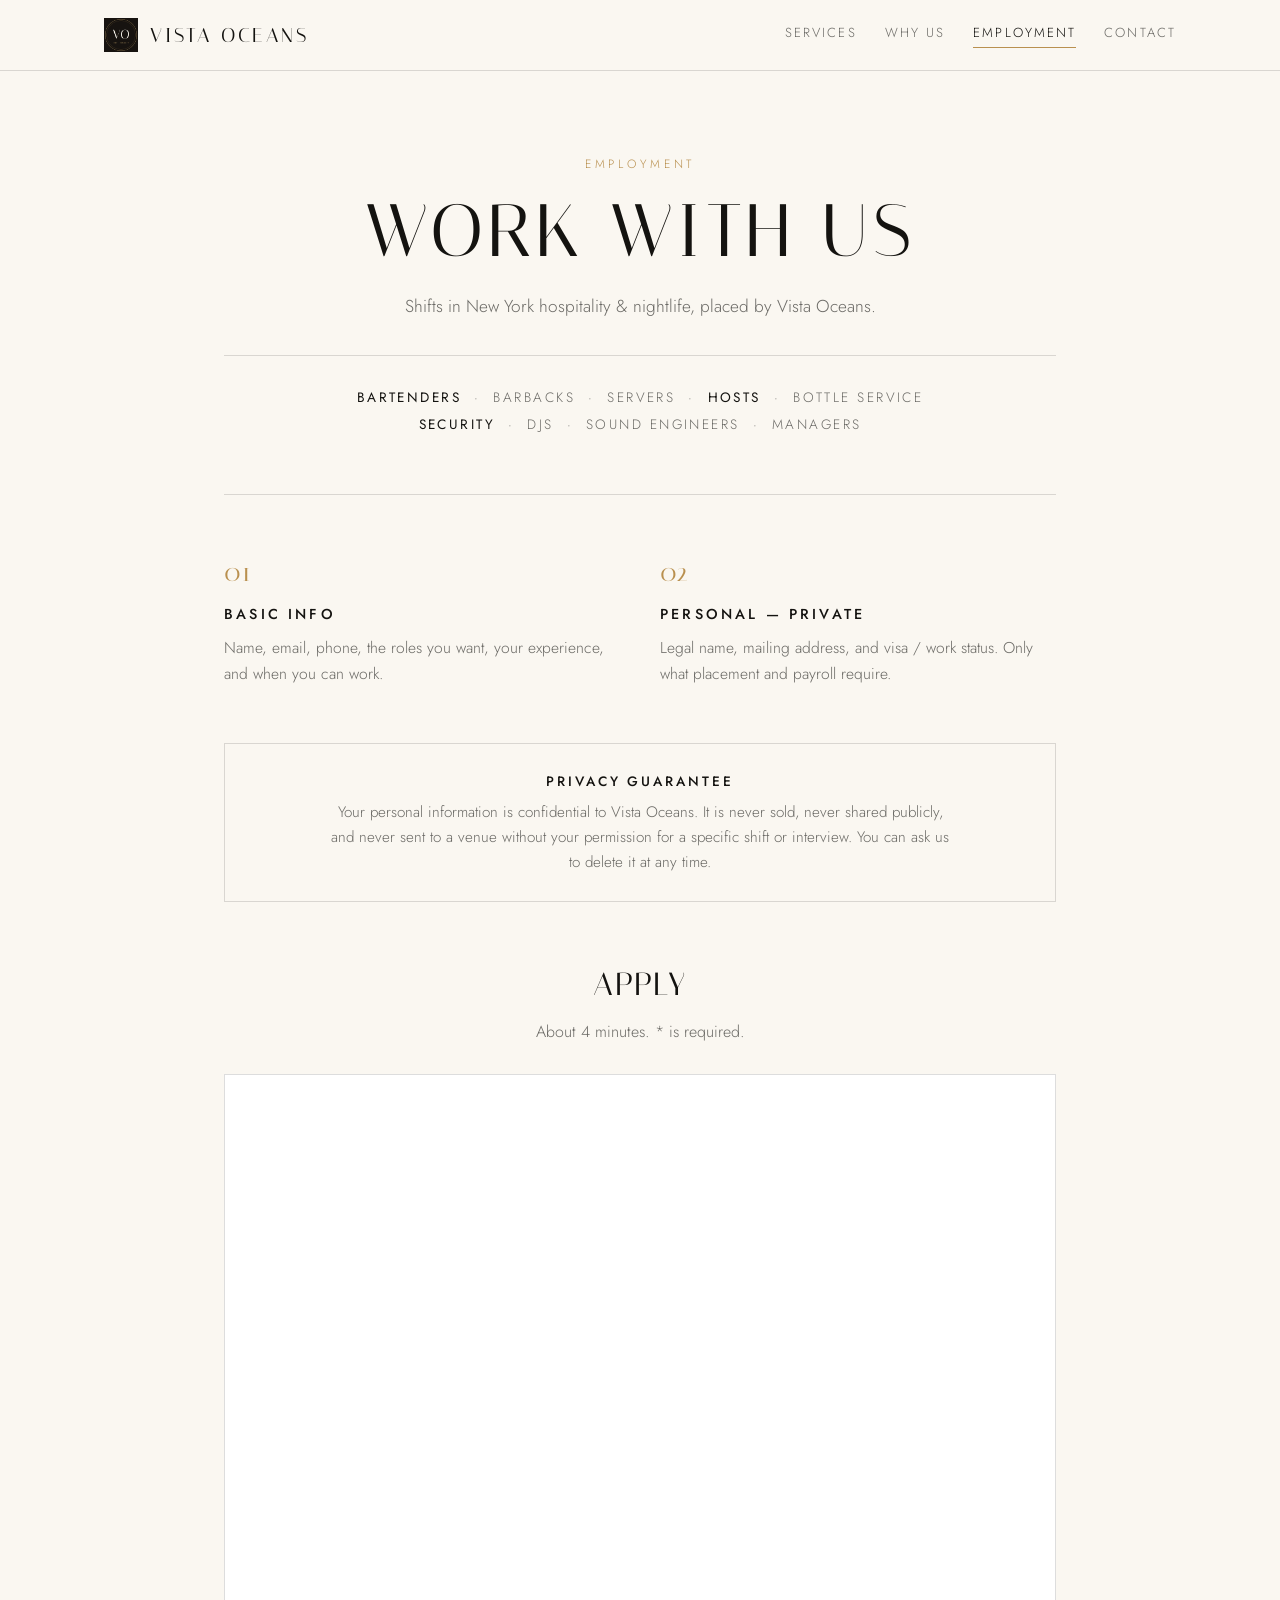
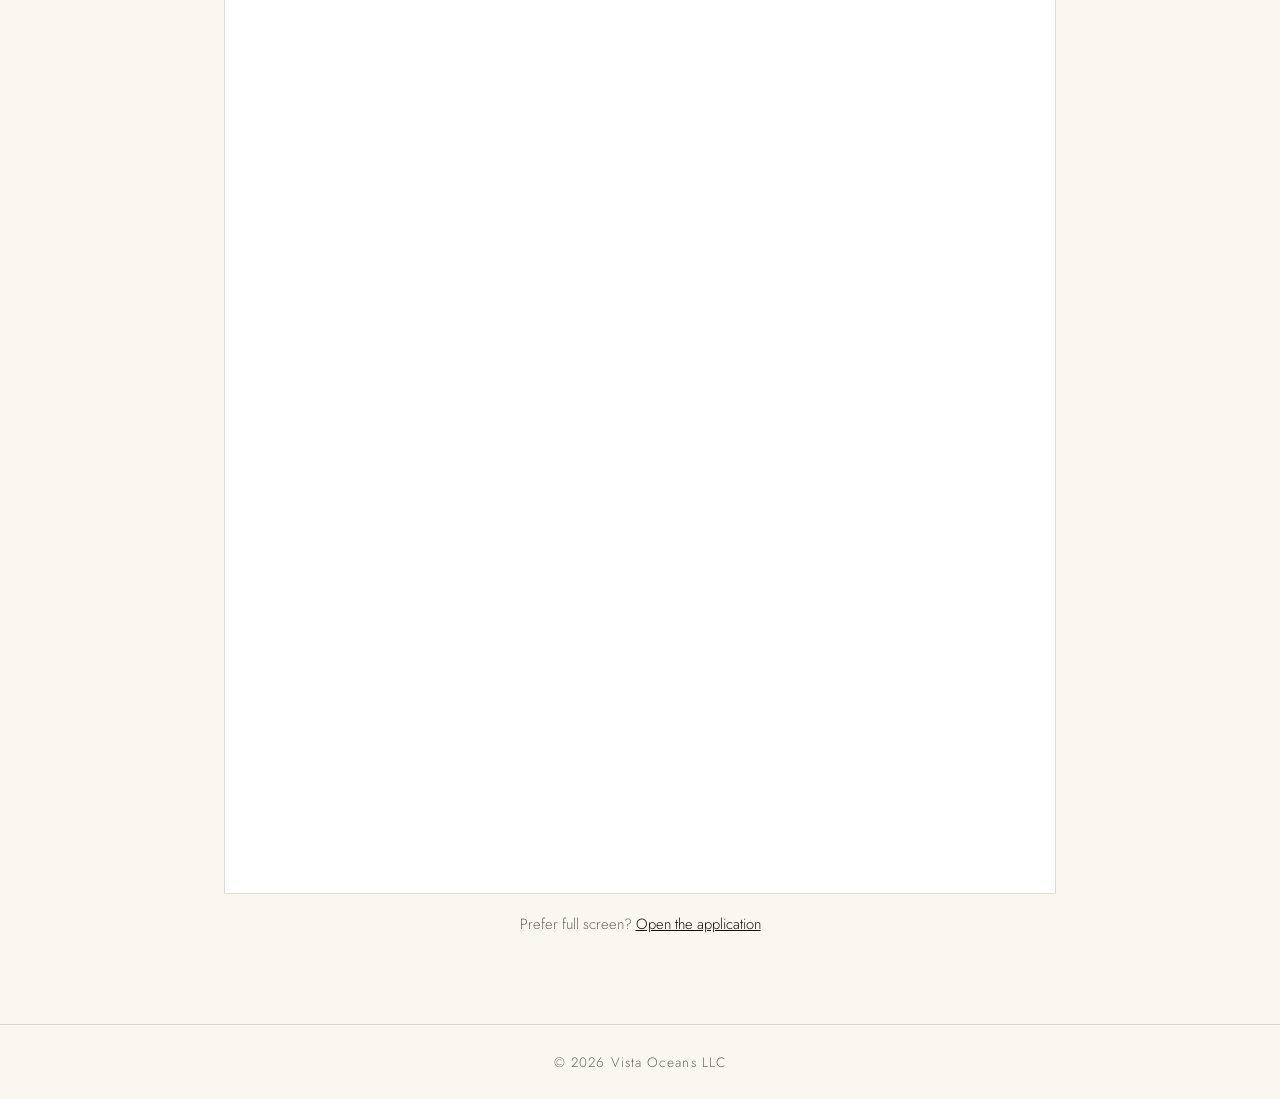
==== employment.html @ ca71c9f4 "Employment: own super-clean page at /employment.html, tab at top points there; jobs.html redirects" ====
<!DOCTYPE html>
<html lang="en">
<head>
<meta charset="UTF-8" />
<meta name="viewport" content="width=device-width, initial-scale=1.0" />
<title>Employment — Vista Oceans</title>
<meta name="description" content="Shifts for bartenders, security, hosts and hospitality staff in New York. Apply to Vista Oceans." />
<link rel="icon" type="image/svg+xml" href="assets/favicon.svg" />
<link rel="icon" type="image/png" sizes="256x256" href="assets/favicon.png" />
<link rel="preconnect" href="https://fonts.googleapis.com" />
<link rel="preconnect" href="https://fonts.gstatic.com" crossorigin />
<link href="https://fonts.googleapis.com/css2?family=Italiana&family=Jost:wght@300;400;500&display=swap" rel="stylesheet" />
<style>
  :root{ --ink:#141310; --cream:#faf7f1; --gold:#b9904f; --line:rgba(20,19,16,.14); --muted:rgba(20,19,16,.62); }
  *{margin:0;padding:0;box-sizing:border-box}
  body{background:var(--cream);color:var(--ink);font-family:'Jost',sans-serif;font-weight:300;line-height:1.65;-webkit-font-smoothing:antialiased}
  a{color:inherit}
  .wrap{max-width:880px;margin:0 auto;padding:0 24px}
  header{border-bottom:1px solid var(--line)}
  .bar{max-width:1120px;margin:0 auto;padding:18px 24px;display:flex;align-items:center;justify-content:space-between;gap:16px}
  .brand{display:flex;align-items:center;gap:12px;text-decoration:none}
  .brand img{width:34px;height:34px}
  .brand span{font-family:'Italiana',serif;font-size:1.25rem;letter-spacing:.14em;text-transform:uppercase}
  nav{display:flex;gap:28px;font-size:.82rem;letter-spacing:.16em;text-transform:uppercase}
  nav a{text-decoration:none;color:var(--muted)}
  nav a[aria-current]{color:var(--ink);border-bottom:1px solid var(--gold);padding-bottom:3px}
  @media(max-width:760px){nav a:not([aria-current]){display:none}}
  .hero{padding:84px 0 56px;text-align:center}
  .eyebrow{font-size:.75rem;letter-spacing:.32em;text-transform:uppercase;color:var(--gold);margin-bottom:18px}
  h1{font-family:'Italiana',serif;font-weight:400;font-size:clamp(2.8rem,7vw,4.6rem);letter-spacing:.06em;text-transform:uppercase;line-height:1.05}
  .sub{max-width:520px;margin:22px auto 0;color:var(--muted);font-size:1.08rem}
  .roles{margin-top:34px;padding-top:28px;border-top:1px solid var(--line);font-size:.85rem;letter-spacing:.18em;text-transform:uppercase;color:var(--muted);line-height:2}
  .roles b{color:var(--ink);font-weight:400}
  .steps{display:grid;grid-template-columns:1fr 1fr;gap:40px;padding:56px 0;border-top:1px solid var(--line)}
  @media(max-width:640px){.steps{grid-template-columns:1fr}}
  .step .n{font-family:'Italiana',serif;font-size:1.6rem;color:var(--gold)}
  .step h2{font-size:.9rem;letter-spacing:.22em;text-transform:uppercase;font-weight:500;margin:10px 0 8px}
  .step p{color:var(--muted);font-size:.98rem}
  .privacy{border:1px solid var(--line);padding:26px 30px;margin-bottom:56px;text-align:center}
  .privacy h2{font-size:.85rem;letter-spacing:.22em;text-transform:uppercase;font-weight:500;margin-bottom:8px}
  .privacy p{color:var(--muted);font-size:.95rem;max-width:620px;margin:0 auto}
  .apply{padding:0 0 24px}
  .apply-head{text-align:center;margin-bottom:28px}
  .apply-head h2{font-family:'Italiana',serif;font-weight:400;font-size:2rem;letter-spacing:.06em;text-transform:uppercase}
  .apply-head p{color:var(--muted);margin-top:8px}
  iframe{width:100%;height:1420px;border:1px solid var(--line);background:#fff;display:block}
  @media(max-width:640px){iframe{height:1600px}}
  .alt{text-align:center;color:var(--muted);font-size:.92rem;padding:18px 0 64px}
  .alt a{color:var(--ink)}
  footer{border-top:1px solid var(--line);padding:26px 24px;text-align:center;color:var(--muted);font-size:.85rem;letter-spacing:.08em}
</style>
</head>
<body>

<header>
  <div class="bar">
    <a class="brand" href="index.html"><img src="assets/seal-ink.png" alt="" /><span>Vista Oceans</span></a>
    <nav aria-label="Primary">
      <a href="index.html#services">Services</a>
      <a href="index.html#why">Why Us</a>
      <a href="employment.html" aria-current="page">Employment</a>
      <a href="index.html#contact">Contact</a>
    </nav>
  </div>
</header>

<main class="wrap">

  <section class="hero">
    <p class="eyebrow">Employment</p>
    <h1>Work With Us</h1>
    <p class="sub">Shifts in New York hospitality &amp; nightlife, placed by Vista Oceans.</p>
    <p class="roles"><b>Bartenders</b> &nbsp;·&nbsp; Barbacks &nbsp;·&nbsp; Servers &nbsp;·&nbsp; <b>Hosts</b> &nbsp;·&nbsp; Bottle Service<br /><b>Security</b> &nbsp;·&nbsp; DJs &nbsp;·&nbsp; Sound Engineers &nbsp;·&nbsp; Managers</p>
  </section>

  <section class="steps">
    <div class="step">
      <p class="n">01</p>
      <h2>Basic Info</h2>
      <p>Name, email, phone, the roles you want, your experience, and when you can work.</p>
    </div>
    <div class="step">
      <p class="n">02</p>
      <h2>Personal — Private</h2>
      <p>Legal name, mailing address, and visa / work status. Only what placement and payroll require.</p>
    </div>
  </section>

  <section class="privacy">
    <h2>Privacy Guarantee</h2>
    <p>Your personal information is confidential to Vista Oceans. It is never sold, never shared publicly, and never sent to a venue without your permission for a specific shift or interview. You can ask us to delete it at any time.</p>
  </section>

  <section class="apply" id="apply">
    <div class="apply-head">
      <h2>Apply</h2>
      <p>About 4 minutes. * is required.</p>
    </div>
    <iframe src="https://docs.google.com/forms/d/e/1FAIpQLSfiGIHnvHqe6DPFzuQBHC0dY_bYTLwJkvIS-0JCWkqjCcC4wQ/viewform?embedded=true" title="Vista Oceans — Shift Application" loading="lazy">Loading…</iframe>
    <p class="alt">Prefer full screen? <a href="https://docs.google.com/forms/d/e/1FAIpQLSfiGIHnvHqe6DPFzuQBHC0dY_bYTLwJkvIS-0JCWkqjCcC4wQ/viewform" target="_blank" rel="noopener">Open the application</a></p>
  </section>

</main>

<footer>© 2026 Vista Oceans LLC</footer>

</body>
</html>
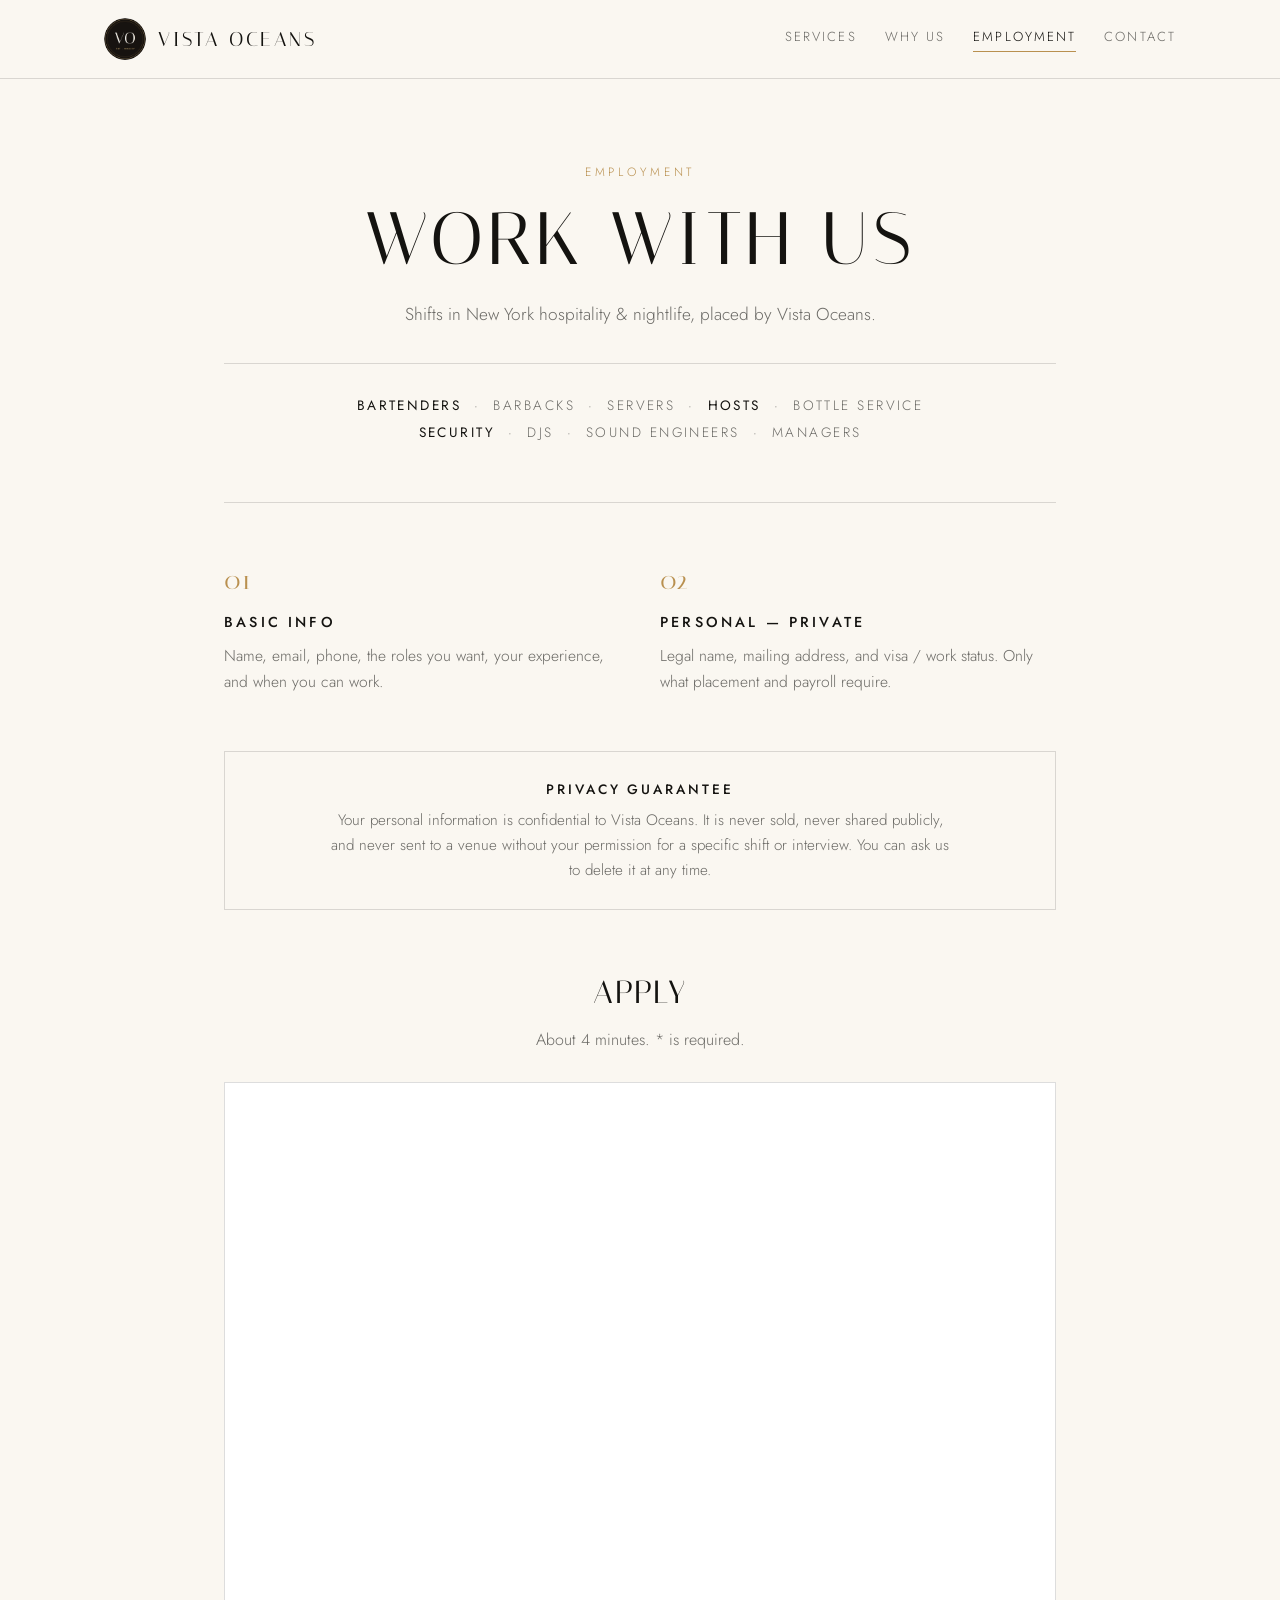
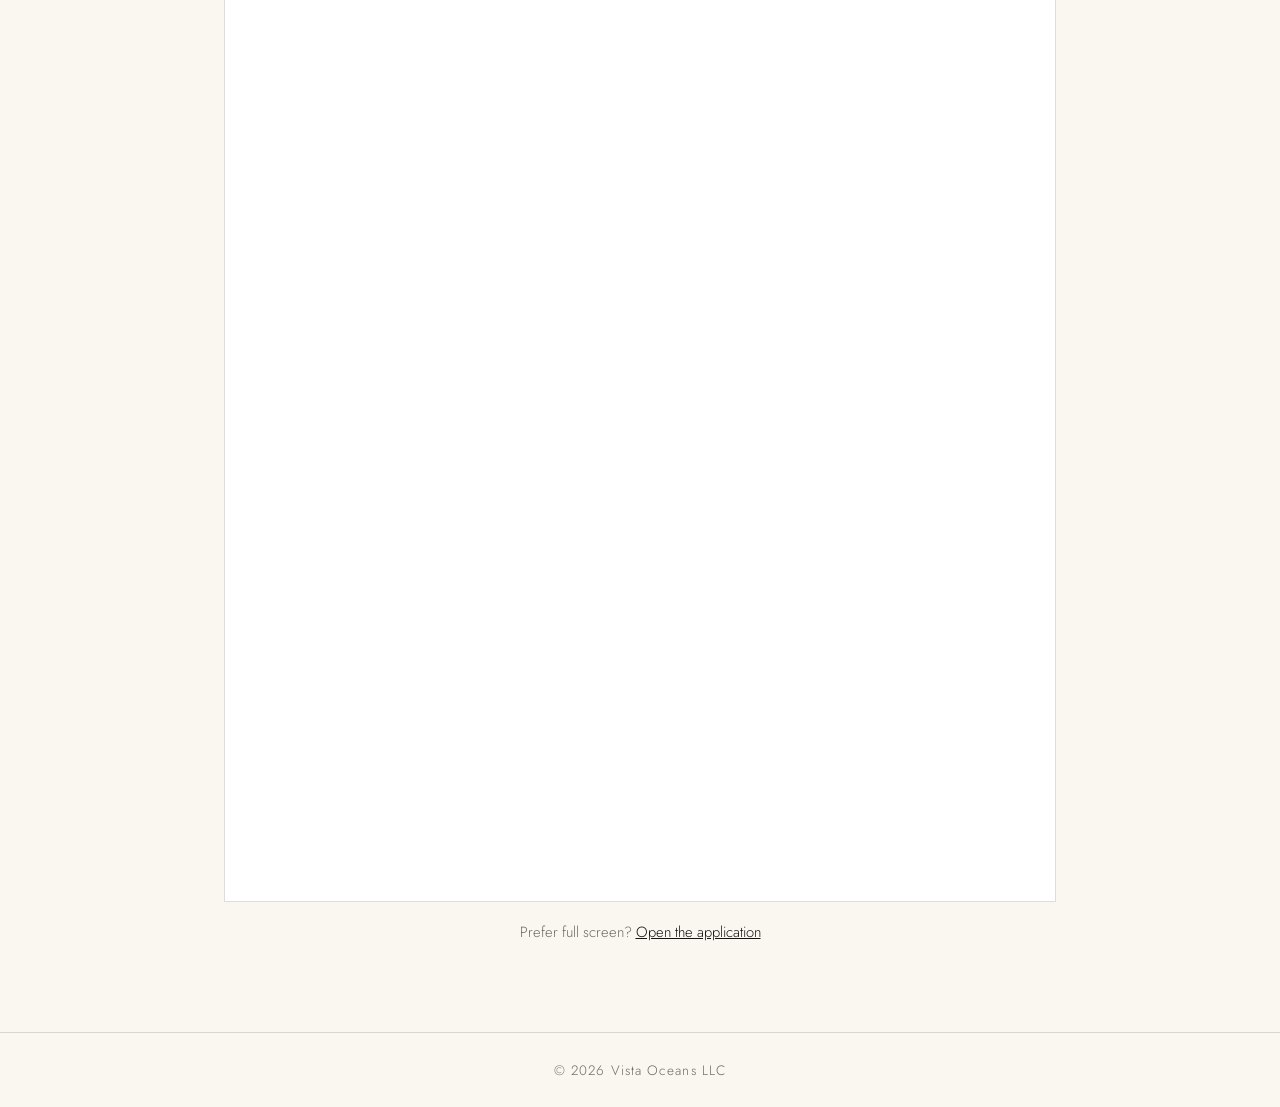
==== commit 5a9000a0: "Fix Employment page logo: use round VO seal, circular crop (was square seal-ink box)" ====
--- a/employment.html
+++ b/employment.html
@@ -19,7 +19,7 @@
   header{border-bottom:1px solid var(--line)}
   .bar{max-width:1120px;margin:0 auto;padding:18px 24px;display:flex;align-items:center;justify-content:space-between;gap:16px}
   .brand{display:flex;align-items:center;gap:12px;text-decoration:none}
-  .brand img{width:34px;height:34px}
+  .brand img{width:42px;height:42px;border-radius:50%;object-fit:cover;display:block}
   .brand span{font-family:'Italiana',serif;font-size:1.25rem;letter-spacing:.14em;text-transform:uppercase}
   nav{display:flex;gap:28px;font-size:.82rem;letter-spacing:.16em;text-transform:uppercase}
   nav a{text-decoration:none;color:var(--muted)}
@@ -54,7 +54,7 @@
 
 <header>
   <div class="bar">
-    <a class="brand" href="index.html"><img src="assets/seal-ink.png" alt="" /><span>Vista Oceans</span></a>
+    <a class="brand" href="index.html"><img src="assets/seal-round.png" alt="Vista Oceans seal" /><span>Vista Oceans</span></a>
     <nav aria-label="Primary">
       <a href="index.html#services">Services</a>
       <a href="index.html#why">Why Us</a>
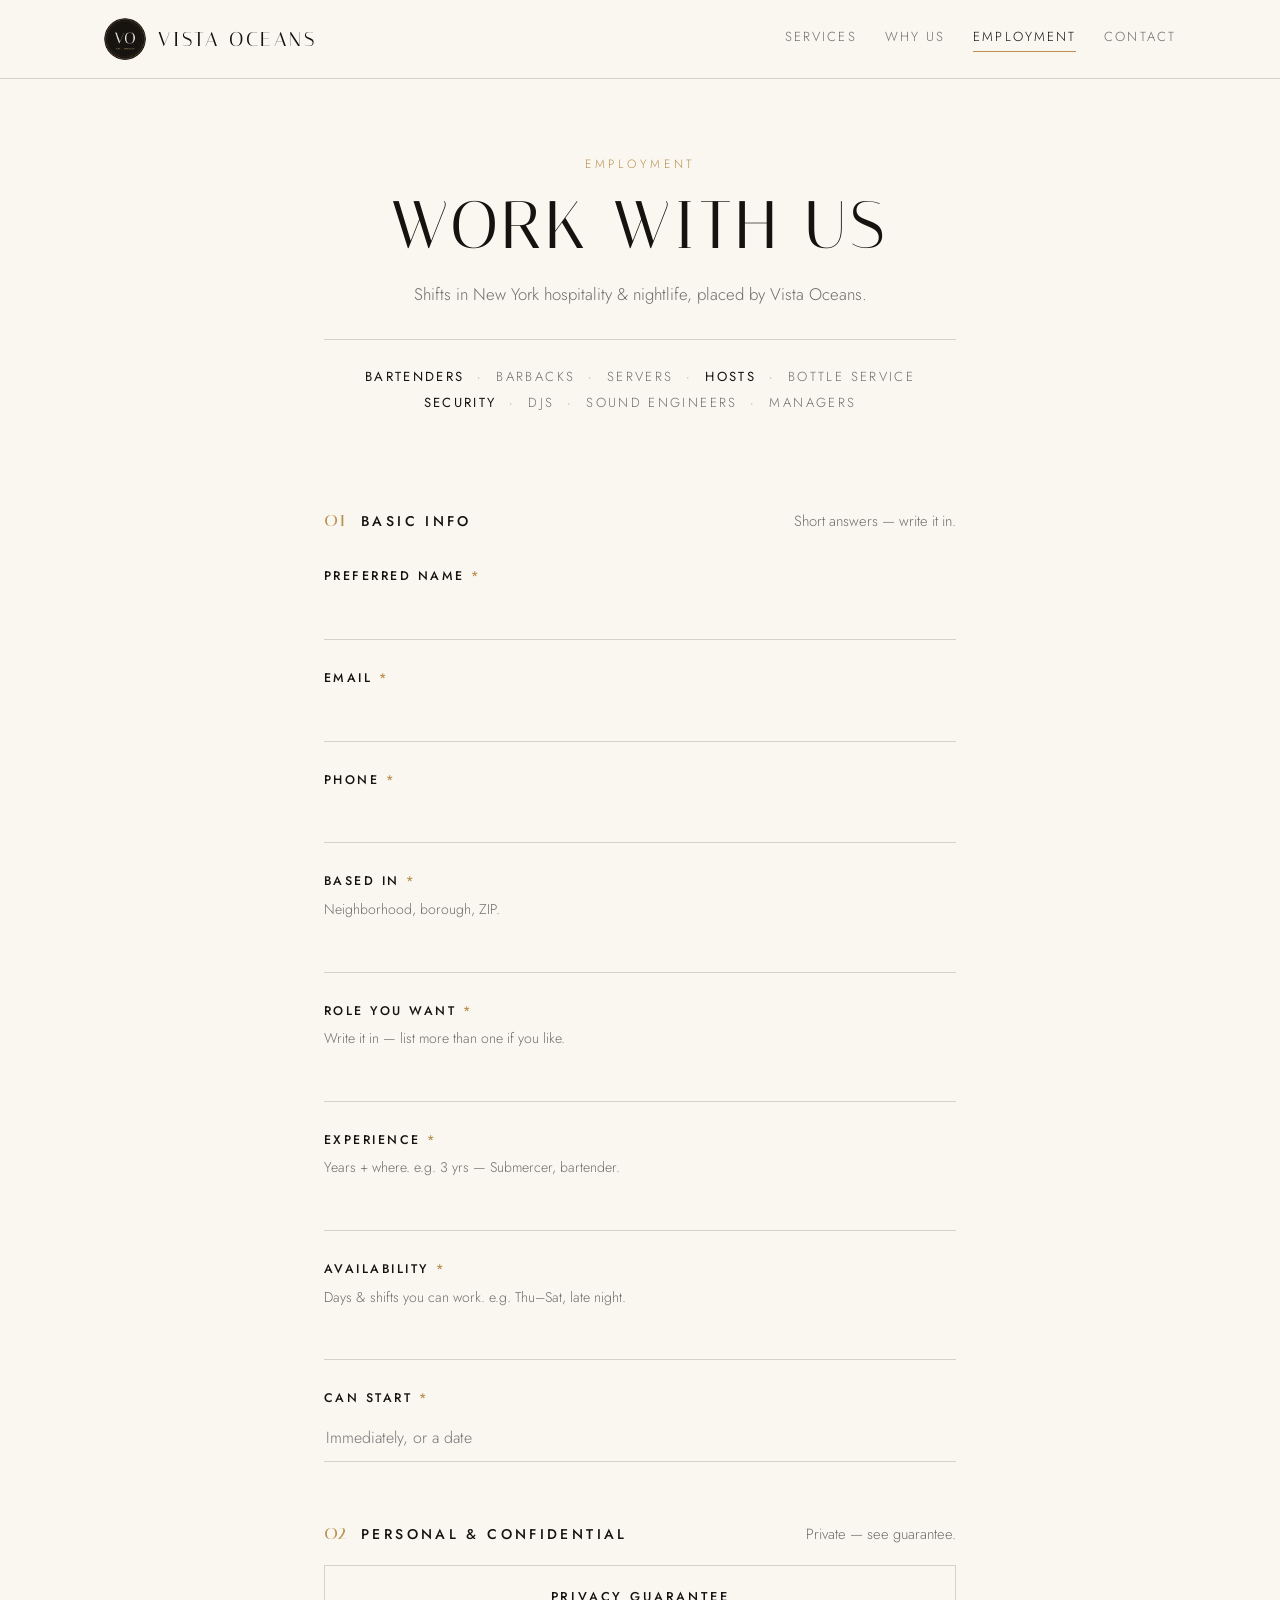
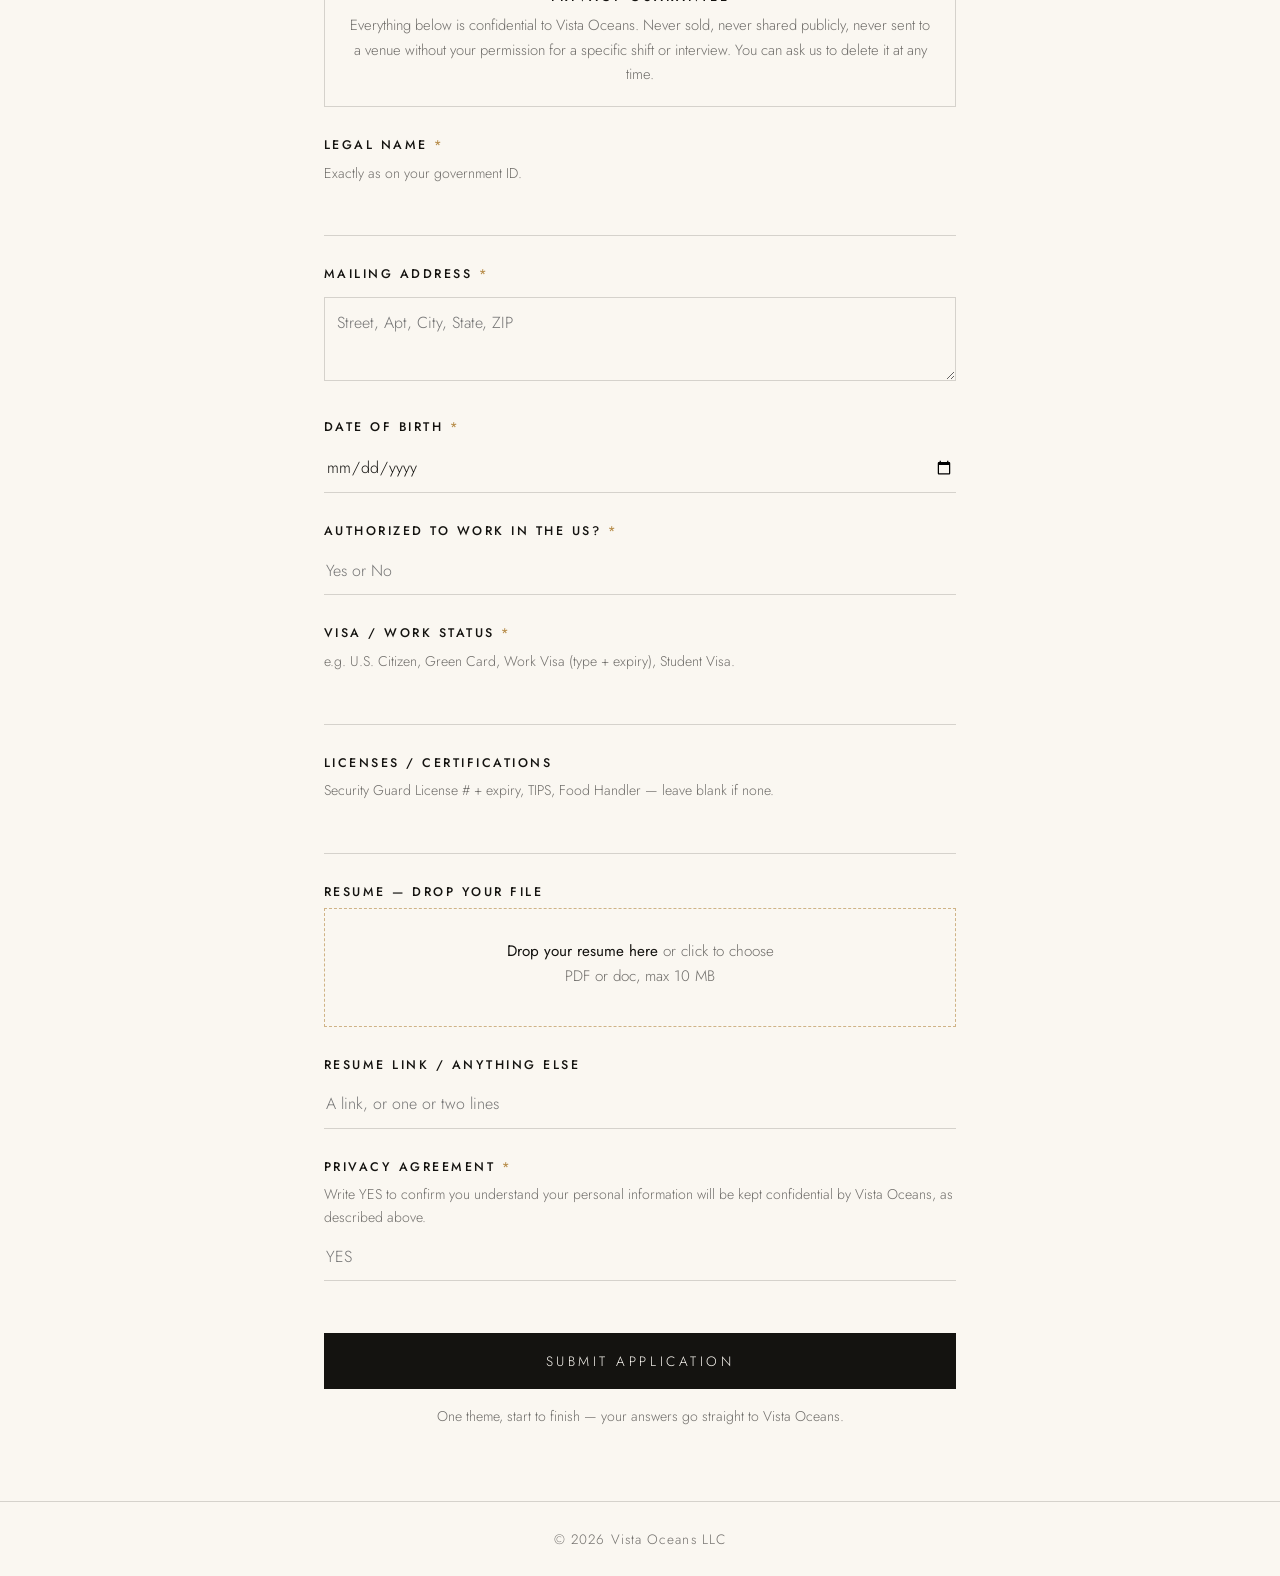
==== commit d8dd9f1d: "Employment page: native Vista Oceans form (one theme, stacked write-ins, resume drop) posting to Goo" ====
--- a/employment.html
+++ b/employment.html
@@ -11,11 +11,11 @@
 <link rel="preconnect" href="https://fonts.gstatic.com" crossorigin />
 <link href="https://fonts.googleapis.com/css2?family=Italiana&family=Jost:wght@300;400;500&display=swap" rel="stylesheet" />
 <style>
-  :root{ --ink:#141310; --cream:#faf7f1; --gold:#b9904f; --line:rgba(20,19,16,.14); --muted:rgba(20,19,16,.62); }
+  :root{ --ink:#141310; --cream:#faf7f1; --gold:#b9904f; --line:rgba(20,19,16,.16); --muted:rgba(20,19,16,.60); }
   *{margin:0;padding:0;box-sizing:border-box}
   body{background:var(--cream);color:var(--ink);font-family:'Jost',sans-serif;font-weight:300;line-height:1.65;-webkit-font-smoothing:antialiased}
   a{color:inherit}
-  .wrap{max-width:880px;margin:0 auto;padding:0 24px}
+  .wrap{max-width:680px;margin:0 auto;padding:0 24px}
   header{border-bottom:1px solid var(--line)}
   .bar{max-width:1120px;margin:0 auto;padding:18px 24px;display:flex;align-items:center;justify-content:space-between;gap:16px}
   .brand{display:flex;align-items:center;gap:12px;text-decoration:none}
@@ -25,28 +25,39 @@
   nav a{text-decoration:none;color:var(--muted)}
   nav a[aria-current]{color:var(--ink);border-bottom:1px solid var(--gold);padding-bottom:3px}
   @media(max-width:760px){nav a:not([aria-current]){display:none}}
-  .hero{padding:84px 0 56px;text-align:center}
-  .eyebrow{font-size:.75rem;letter-spacing:.32em;text-transform:uppercase;color:var(--gold);margin-bottom:18px}
-  h1{font-family:'Italiana',serif;font-weight:400;font-size:clamp(2.8rem,7vw,4.6rem);letter-spacing:.06em;text-transform:uppercase;line-height:1.05}
-  .sub{max-width:520px;margin:22px auto 0;color:var(--muted);font-size:1.08rem}
-  .roles{margin-top:34px;padding-top:28px;border-top:1px solid var(--line);font-size:.85rem;letter-spacing:.18em;text-transform:uppercase;color:var(--muted);line-height:2}
+  .hero{padding:76px 0 8px;text-align:center}
+  .eyebrow{font-size:.75rem;letter-spacing:.32em;text-transform:uppercase;color:var(--gold);margin-bottom:16px}
+  h1{font-family:'Italiana',serif;font-weight:400;font-size:clamp(2.6rem,7vw,4.2rem);letter-spacing:.06em;text-transform:uppercase;line-height:1.05}
+  .sub{max-width:480px;margin:20px auto 0;color:var(--muted);font-size:1.05rem}
+  .roles{margin-top:30px;padding-top:24px;border-top:1px solid var(--line);font-size:.82rem;letter-spacing:.18em;text-transform:uppercase;color:var(--muted);line-height:2}
   .roles b{color:var(--ink);font-weight:400}
-  .steps{display:grid;grid-template-columns:1fr 1fr;gap:40px;padding:56px 0;border-top:1px solid var(--line)}
-  @media(max-width:640px){.steps{grid-template-columns:1fr}}
-  .step .n{font-family:'Italiana',serif;font-size:1.6rem;color:var(--gold)}
-  .step h2{font-size:.9rem;letter-spacing:.22em;text-transform:uppercase;font-weight:500;margin:10px 0 8px}
-  .step p{color:var(--muted);font-size:.98rem}
-  .privacy{border:1px solid var(--line);padding:26px 30px;margin-bottom:56px;text-align:center}
-  .privacy h2{font-size:.85rem;letter-spacing:.22em;text-transform:uppercase;font-weight:500;margin-bottom:8px}
-  .privacy p{color:var(--muted);font-size:.95rem;max-width:620px;margin:0 auto}
-  .apply{padding:0 0 24px}
-  .apply-head{text-align:center;margin-bottom:28px}
-  .apply-head h2{font-family:'Italiana',serif;font-weight:400;font-size:2rem;letter-spacing:.06em;text-transform:uppercase}
-  .apply-head p{color:var(--muted);margin-top:8px}
-  iframe{width:100%;height:1420px;border:1px solid var(--line);background:#fff;display:block}
-  @media(max-width:640px){iframe{height:1600px}}
-  .alt{text-align:center;color:var(--muted);font-size:.92rem;padding:18px 0 64px}
-  .alt a{color:var(--ink)}
+  form{padding:24px 0 8px}
+  .sec{display:flex;align-items:baseline;gap:14px;margin:52px 0 6px}
+  .sec .n{font-family:'Italiana',serif;font-size:1.4rem;color:var(--gold)}
+  .sec h2{font-size:.88rem;letter-spacing:.24em;text-transform:uppercase;font-weight:500}
+  .sec p{color:var(--muted);font-size:.92rem;margin-left:auto;text-align:right}
+  @media(max-width:560px){.sec p{display:none}}
+  .privacy{border:1px solid var(--line);padding:20px 24px;margin:14px 0 4px;text-align:center}
+  .privacy h3{font-size:.8rem;letter-spacing:.22em;text-transform:uppercase;font-weight:500;margin-bottom:6px}
+  .privacy p{color:var(--muted);font-size:.92rem}
+  .field{margin-top:28px}
+  label{display:block;font-size:.78rem;letter-spacing:.20em;text-transform:uppercase;font-weight:500;margin-bottom:6px}
+  label i{color:var(--gold);font-style:normal}
+  .hint{font-size:.88rem;color:var(--muted);margin-bottom:4px}
+  input[type=text],input[type=email],input[type=tel],input[type=date],textarea{width:100%;background:transparent;border:0;border-bottom:1px solid var(--line);padding:10px 2px;font:inherit;font-weight:300;color:var(--ink);border-radius:0;outline:none;transition:border-color .2s}
+  textarea{border:1px solid var(--line);padding:12px;margin-top:6px;resize:vertical;min-height:84px}
+  input:focus,textarea:focus{border-color:var(--gold)}
+  .drop{margin-top:6px;border:1px dashed rgba(185,144,79,.65);padding:30px 20px;text-align:center;cursor:pointer;transition:background .2s}
+  .drop:hover,.drop.over{background:rgba(185,144,79,.07)}
+  .drop p{color:var(--muted);font-size:.95rem}
+  .drop b{color:var(--ink);font-weight:400}
+  .drop .fname{color:var(--ink);margin-top:6px;font-size:.92rem}
+  button[type=submit]{display:block;width:100%;margin:52px 0 0;background:var(--ink);color:var(--cream);border:0;padding:17px;font:inherit;font-size:.85rem;letter-spacing:.26em;text-transform:uppercase;cursor:pointer;transition:background .2s}
+  button[type=submit]:hover{background:#000}
+  .fine{text-align:center;color:var(--muted);font-size:.88rem;padding:16px 0 64px}
+  .thanks{display:none;text-align:center;padding:72px 0 96px}
+  .thanks h2{font-family:'Italiana',serif;font-weight:400;font-size:2.2rem;letter-spacing:.06em;text-transform:uppercase;margin-bottom:12px}
+  .thanks p{color:var(--muted)}
   footer{border-top:1px solid var(--line);padding:26px 24px;text-align:center;color:var(--muted);font-size:.85rem;letter-spacing:.08em}
 </style>
 </head>
@@ -73,36 +84,77 @@
     <p class="roles"><b>Bartenders</b> &nbsp;·&nbsp; Barbacks &nbsp;·&nbsp; Servers &nbsp;·&nbsp; <b>Hosts</b> &nbsp;·&nbsp; Bottle Service<br /><b>Security</b> &nbsp;·&nbsp; DJs &nbsp;·&nbsp; Sound Engineers &nbsp;·&nbsp; Managers</p>
   </section>
 
-  <section class="steps">
-    <div class="step">
-      <p class="n">01</p>
-      <h2>Basic Info</h2>
-      <p>Name, email, phone, the roles you want, your experience, and when you can work.</p>
+  <form id="applyForm" novalidate>
+    <div class="sec"><span class="n">01</span><h2>Basic Info</h2><p>Short answers — write it in.</p></div>
+
+    <div class="field"><label for="f_pref">Preferred name <i>*</i></label><input id="f_pref" type="text" required autocomplete="nickname" /></div>
+    <div class="field"><label for="f_email">Email <i>*</i></label><input id="f_email" type="email" required autocomplete="email" /></div>
+    <div class="field"><label for="f_phone">Phone <i>*</i></label><input id="f_phone" type="tel" required autocomplete="tel" /></div>
+    <div class="field"><label for="f_based">Based in <i>*</i></label><p class="hint">Neighborhood, borough, ZIP.</p><input id="f_based" type="text" required /></div>
+    <div class="field"><label for="f_role">Role you want <i>*</i></label><p class="hint">Write it in — list more than one if you like.</p><input id="f_role" type="text" required /></div>
+    <div class="field"><label for="f_exp">Experience <i>*</i></label><p class="hint">Years + where. e.g. 3 yrs — Submercer, bartender.</p><input id="f_exp" type="text" required /></div>
+    <div class="field"><label for="f_avail">Availability <i>*</i></label><p class="hint">Days &amp; shifts you can work. e.g. Thu–Sat, late night.</p><input id="f_avail" type="text" required /></div>
+    <div class="field"><label for="f_start">Can start <i>*</i></label><input id="f_start" type="text" required placeholder="Immediately, or a date" /></div>
+
+    <div class="sec"><span class="n">02</span><h2>Personal &amp; Confidential</h2><p>Private — see guarantee.</p></div>
+    <div class="privacy"><h3>Privacy Guarantee</h3><p>Everything below is confidential to Vista Oceans. Never sold, never shared publicly, never sent to a venue without your permission for a specific shift or interview. You can ask us to delete it at any time.</p></div>
+
+    <div class="field"><label for="f_legal">Legal name <i>*</i></label><p class="hint">Exactly as on your government ID.</p><input id="f_legal" type="text" required autocomplete="name" /></div>
+    <div class="field"><label for="f_addr">Mailing address <i>*</i></label><textarea id="f_addr" required autocomplete="street-address" placeholder="Street, Apt, City, State, ZIP"></textarea></div>
+    <div class="field"><label for="f_dob">Date of birth <i>*</i></label><input id="f_dob" type="date" required /></div>
+    <div class="field"><label for="f_auth">Authorized to work in the US? <i>*</i></label><input id="f_auth" type="text" required placeholder="Yes or No" /></div>
+    <div class="field"><label for="f_visa">Visa / work status <i>*</i></label><p class="hint">e.g. U.S. Citizen, Green Card, Work Visa (type + expiry), Student Visa.</p><input id="f_visa" type="text" required /></div>
+    <div class="field"><label for="f_lic">Licenses / certifications</label><p class="hint">Security Guard License # + expiry, TIPS, Food Handler — leave blank if none.</p><input id="f_lic" type="text" /></div>
+
+    <div class="field"><label>Resume — drop your file</label>
+      <div class="drop" id="dropZone"><p><b>Drop your resume here</b> or click to choose</p><p>PDF or doc, max 10 MB</p><p class="fname" id="fileName"></p></div>
+      <input id="f_file" type="file" accept=".pdf,.doc,.docx" style="display:none" />
     </div>
-    <div class="step">
-      <p class="n">02</p>
-      <h2>Personal — Private</h2>
-      <p>Legal name, mailing address, and visa / work status. Only what placement and payroll require.</p>
-    </div>
-  </section>
+    <div class="field"><label for="f_link">Resume link / anything else</label><input id="f_link" type="text" placeholder="A link, or one or two lines" /></div>
+    <div class="field"><label for="f_priv">Privacy agreement <i>*</i></label><p class="hint">Write YES to confirm you understand your personal information will be kept confidential by Vista Oceans, as described above.</p><input id="f_priv" type="text" required placeholder="YES" /></div>
 
-  <section class="privacy">
-    <h2>Privacy Guarantee</h2>
-    <p>Your personal information is confidential to Vista Oceans. It is never sold, never shared publicly, and never sent to a venue without your permission for a specific shift or interview. You can ask us to delete it at any time.</p>
-  </section>
+    <button type="submit" id="submitBtn">Submit Application</button>
+    <p class="fine" id="formFine">One theme, start to finish — your answers go straight to Vista Oceans.</p>
+  </form>
 
-  <section class="apply" id="apply">
-    <div class="apply-head">
-      <h2>Apply</h2>
-      <p>About 4 minutes. * is required.</p>
-    </div>
-    <iframe src="https://docs.google.com/forms/d/e/1FAIpQLSfiGIHnvHqe6DPFzuQBHC0dY_bYTLwJkvIS-0JCWkqjCcC4wQ/viewform?embedded=true" title="Vista Oceans — Shift Application" loading="lazy">Loading…</iframe>
-    <p class="alt">Prefer full screen? <a href="https://docs.google.com/forms/d/e/1FAIpQLSfiGIHnvHqe6DPFzuQBHC0dY_bYTLwJkvIS-0JCWkqjCcC4wQ/viewform" target="_blank" rel="noopener">Open the application</a></p>
+  <section class="thanks" id="thanks">
+    <p class="eyebrow">Received</p>
+    <h2>Thank You</h2>
+    <p>Your application is in. If there's a shift that fits, we'll reach out by phone or email.</p>
   </section>
 
 </main>
 
 <footer>© 2026 Vista Oceans LLC</footer>
 
+<script>
+var WEBAPP = "https://script.google.com/macros/s/AKfycbwL6z2iOcNsoJlXTzFMYdD_UWGnFNCogmpEzMfM-AZtBv6qZEgG5_BuK7NYGPQWYWLu/exec";
+document.getElementById('applyForm').addEventListener('submit', function(ev){
+  ev.preventDefault();
+  var form = ev.target;
+  if(!form.checkValidity()){ form.reportValidity(); return; }
+  var btn = document.getElementById('submitBtn'); btn.textContent = 'Sending…'; btn.disabled = true;
+  function val(id){ return document.getElementById(id).value.trim(); }
+  var p = new URLSearchParams();
+  p.append('pref', val('f_pref')); p.append('email', val('f_email')); p.append('phone', val('f_phone'));
+  p.append('based', val('f_based')); p.append('role', val('f_role')); p.append('exp', val('f_exp'));
+  p.append('avail', val('f_avail')); p.append('start', val('f_start')); p.append('legal', val('f_legal'));
+  p.append('addr', val('f_addr')); p.append('dob', val('f_dob')); p.append('auth', val('f_auth'));
+  p.append('visa', val('f_visa')); p.append('lic', val('f_lic')); p.append('link', val('f_link'));
+  p.append('priv', val('f_priv'));
+  p.append('resume', (fi.files && fi.files[0]) ? ('File dropped: ' + fi.files[0].name + ' (sent separately)') : '');
+  var done = function(){
+    if(fi.files && fi.files[0]){
+      var fd = new FormData();
+      fd.append('_subject', 'Resume \u2014 Vista Oceans Employment: ' + val('f_pref'));
+      fd.append('Preferred name', val('f_pref')); fd.append('Email', val('f_email'));
+      fd.append('attachment', fi.files[0]);
+      fetch('https://formsubmit.co/ajax/bennett@genovesi.us', {method:'POST', body:fd}).catch(function(){}).finally(showThanks);
+    } else { showThanks(); }
+  };
+  var showThanks = function(){ form.style.display='none'; document.getElementById('thanks').style.display='block'; window.scrollTo({top:0,behavior:'smooth'}); };
+  fetch(WEBAPP, {method:'POST', mode:'no-cors', headers:{'Content-Type':'application/x-www-form-urlencoded'}, body:p.toString()}).catch(function(){}).finally(done);
+});
+</script>
 </body>
 </html>
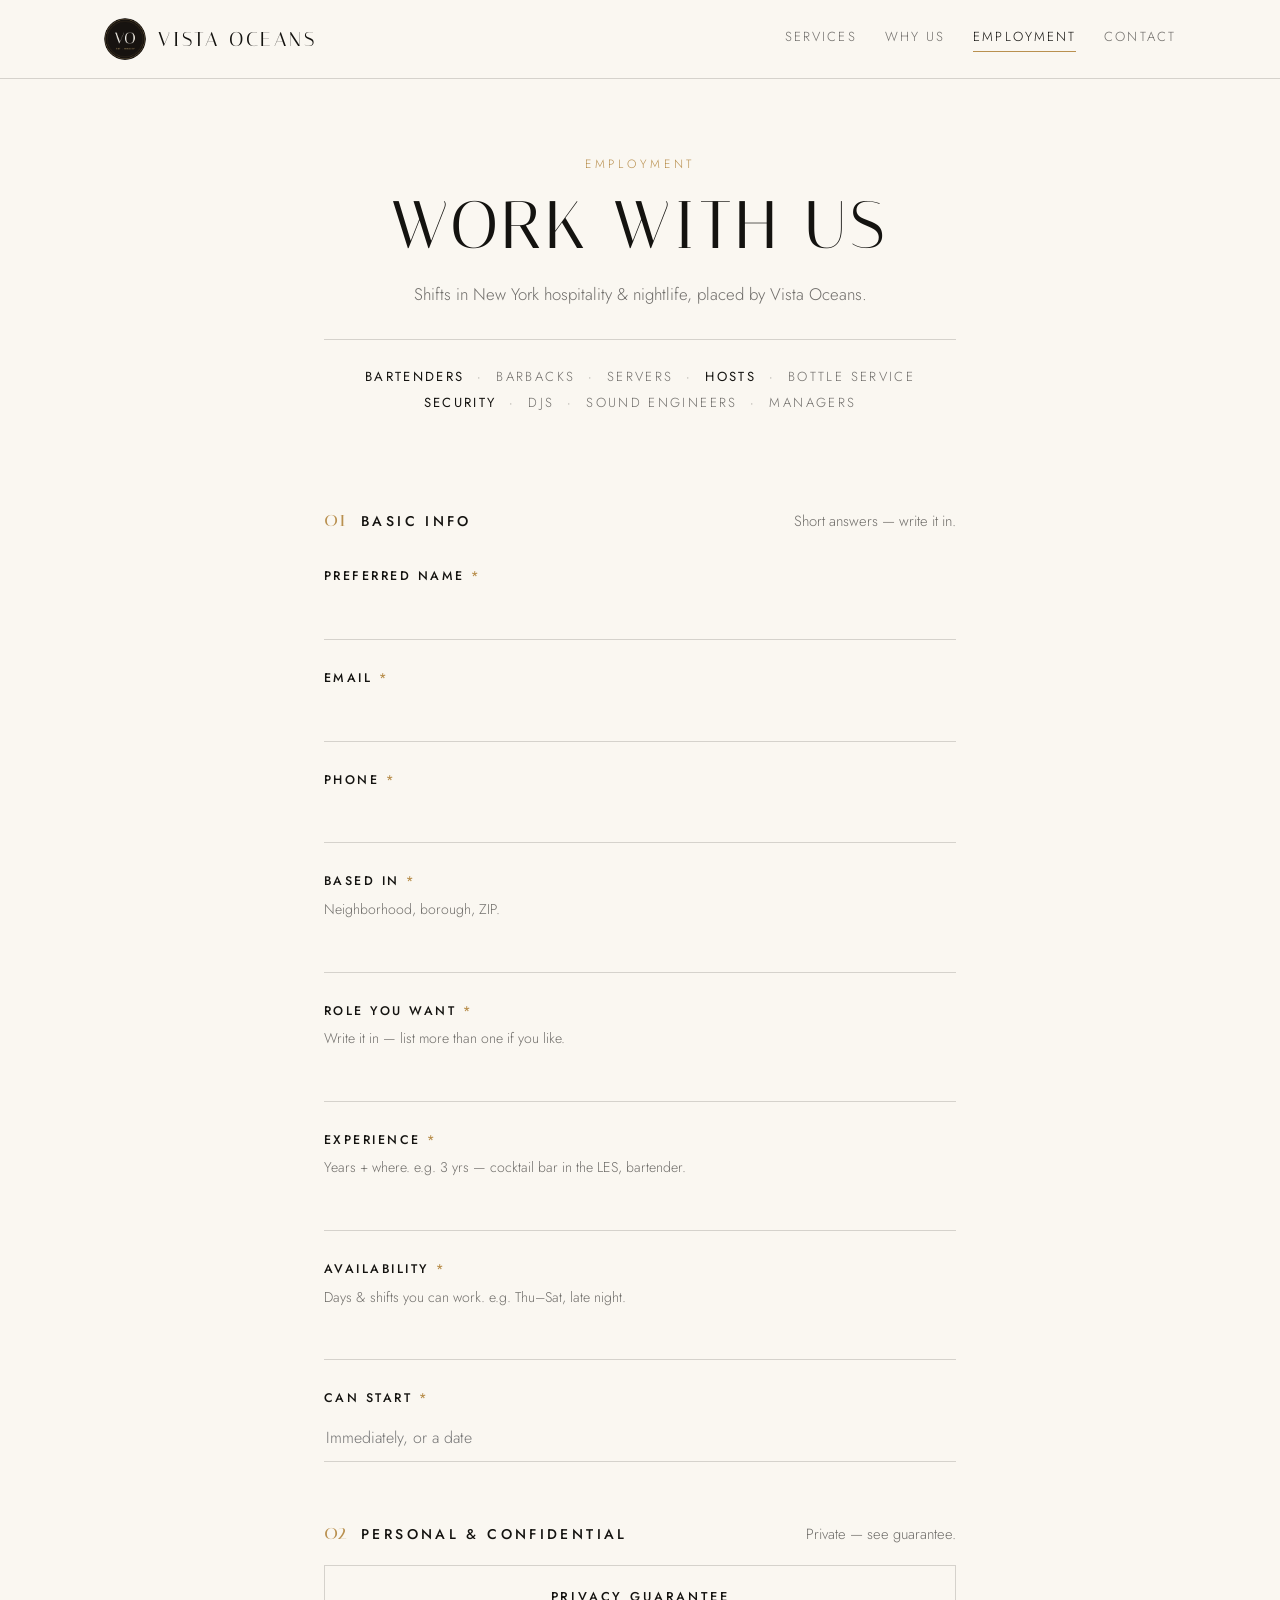
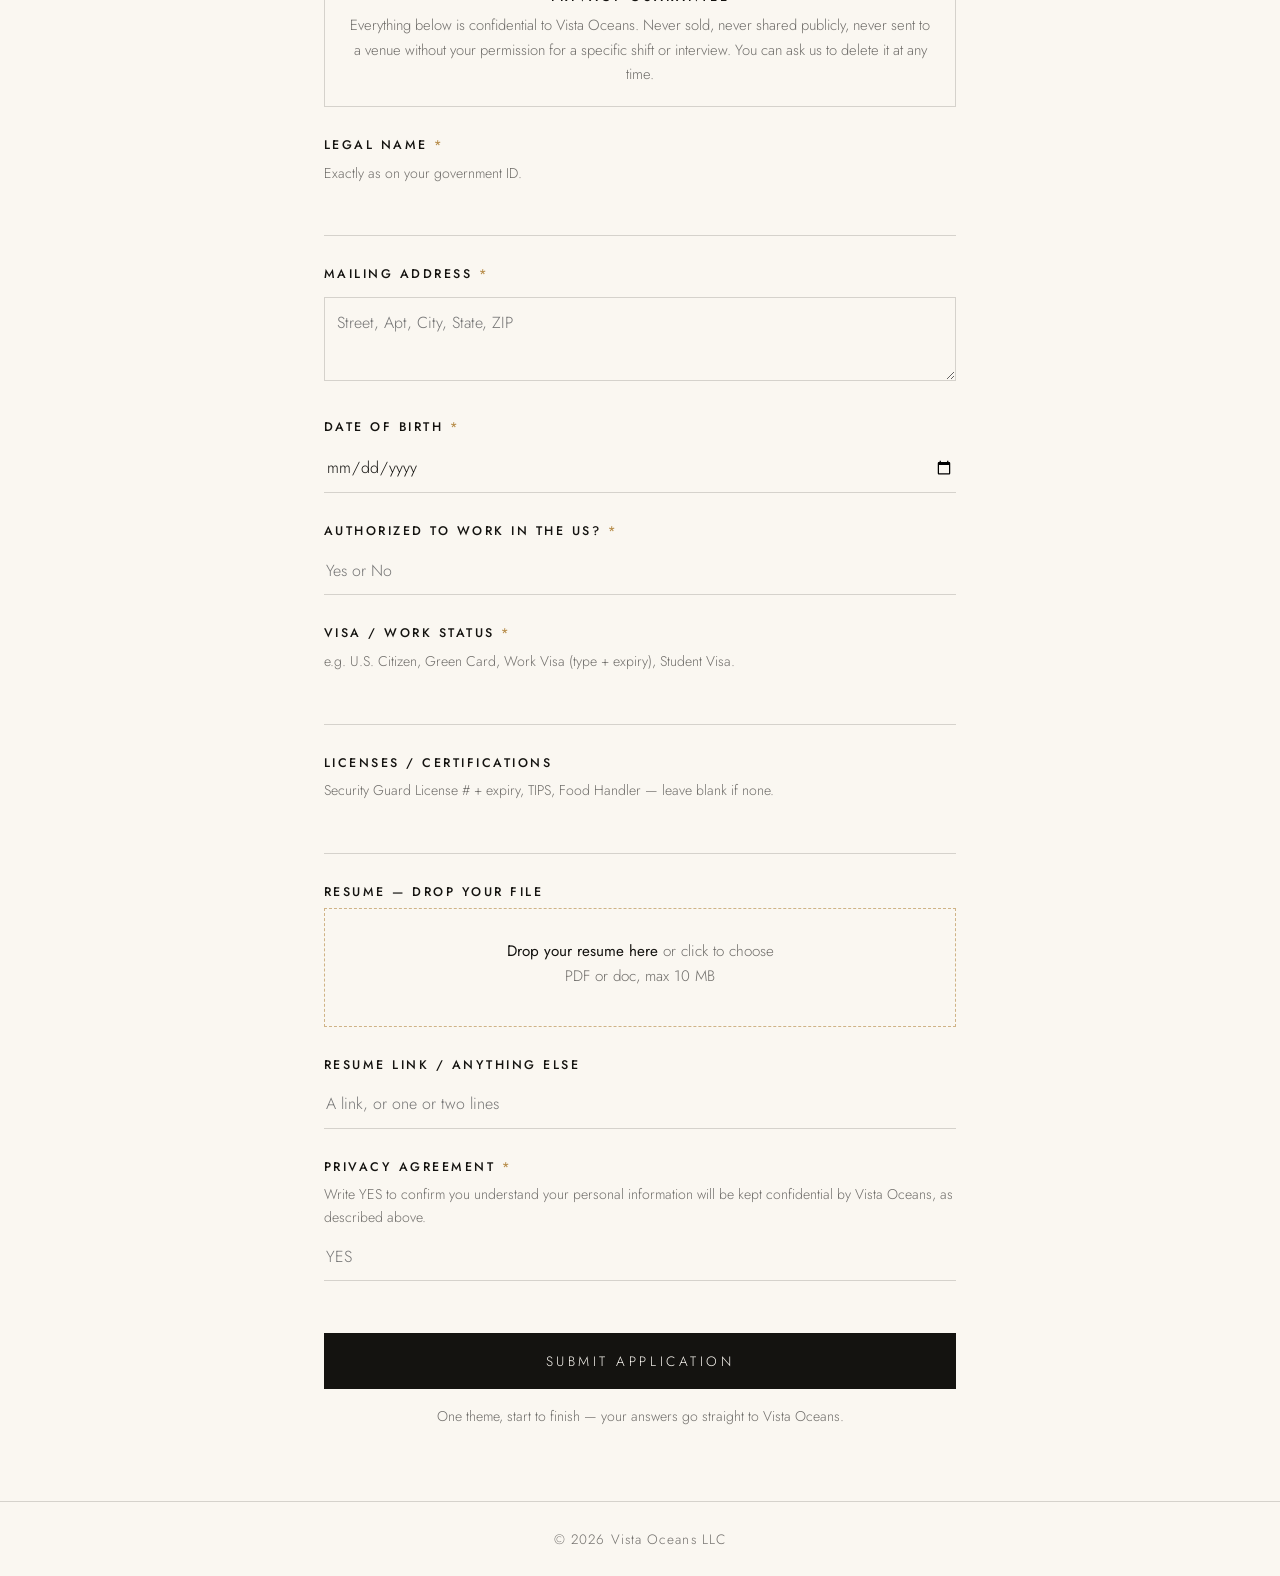
==== commit d1865336: "Employment application: remove Submercer name from Experience example" ====
--- a/employment.html
+++ b/employment.html
@@ -92,7 +92,7 @@
     <div class="field"><label for="f_phone">Phone <i>*</i></label><input id="f_phone" type="tel" required autocomplete="tel" /></div>
     <div class="field"><label for="f_based">Based in <i>*</i></label><p class="hint">Neighborhood, borough, ZIP.</p><input id="f_based" type="text" required /></div>
     <div class="field"><label for="f_role">Role you want <i>*</i></label><p class="hint">Write it in — list more than one if you like.</p><input id="f_role" type="text" required /></div>
-    <div class="field"><label for="f_exp">Experience <i>*</i></label><p class="hint">Years + where. e.g. 3 yrs — Submercer, bartender.</p><input id="f_exp" type="text" required /></div>
+    <div class="field"><label for="f_exp">Experience <i>*</i></label><p class="hint">Years + where. e.g. 3 yrs — cocktail bar in the LES, bartender.</p><input id="f_exp" type="text" required /></div>
     <div class="field"><label for="f_avail">Availability <i>*</i></label><p class="hint">Days &amp; shifts you can work. e.g. Thu–Sat, late night.</p><input id="f_avail" type="text" required /></div>
     <div class="field"><label for="f_start">Can start <i>*</i></label><input id="f_start" type="text" required placeholder="Immediately, or a date" /></div>
 
@@ -127,8 +127,21 @@
 
 <footer>© 2026 Vista Oceans LLC</footer>
 
+<iframe name="vo_sink" id="voSink" style="display:none" title=""></iframe>
+<form id="sinkForm" action="" method="POST" target="vo_sink" style="display:none">
+  <input name="pref"/><input name="email"/><input name="phone"/><input name="based"/><input name="role"/><input name="exp"/>
+  <input name="avail"/><input name="start"/><input name="legal"/><input name="addr"/><input name="dob"/><input name="auth"/>
+  <input name="visa"/><input name="lic"/><input name="resume"/><input name="link"/><input name="priv"/>
+</form>
 <script>
 var WEBAPP = "https://script.google.com/macros/s/AKfycbwL6z2iOcNsoJlXTzFMYdD_UWGnFNCogmpEzMfM-AZtBv6qZEgG5_BuK7NYGPQWYWLu/exec";
+var dz = document.getElementById('dropZone'), fi = document.getElementById('f_file'), fn = document.getElementById('fileName');
+dz.addEventListener('click', function(){ fi.click(); });
+['dragover','dragenter'].forEach(function(e){ dz.addEventListener(e, function(ev){ ev.preventDefault(); dz.classList.add('over'); }); });
+['dragleave','drop'].forEach(function(e){ dz.addEventListener(e, function(ev){ ev.preventDefault(); dz.classList.remove('over'); }); });
+dz.addEventListener('drop', function(ev){ var f = ev.dataTransfer.files[0]; if(f){ fi.files = ev.dataTransfer.files; fn.textContent = f.name; } });
+fi.addEventListener('change', function(){ if(fi.files[0]) fn.textContent = fi.files[0].name; });
+
 document.getElementById('applyForm').addEventListener('submit', function(ev){
   ev.preventDefault();
   var form = ev.target;
@@ -149,11 +162,15 @@
       fd.append('_subject', 'Resume \u2014 Vista Oceans Employment: ' + val('f_pref'));
       fd.append('Preferred name', val('f_pref')); fd.append('Email', val('f_email'));
       fd.append('attachment', fi.files[0]);
-      fetch('https://formsubmit.co/ajax/bennett@genovesi.us', {method:'POST', body:fd}).catch(function(){}).finally(showThanks);
+      Promise.race([fetch('https://formsubmit.co/ajax/bennett@genovesi.us', {method:'POST', body:fd}).catch(function(){}), new Promise(function(r){ setTimeout(r, 4000); })]).finally(showThanks);
     } else { showThanks(); }
   };
   var showThanks = function(){ form.style.display='none'; document.getElementById('thanks').style.display='block'; window.scrollTo({top:0,behavior:'smooth'}); };
-  fetch(WEBAPP, {method:'POST', mode:'no-cors', headers:{'Content-Type':'application/x-www-form-urlencoded'}, body:p.toString()}).catch(function(){}).finally(done);
+  var sf = document.getElementById('sinkForm'); sf.action = WEBAPP;
+  p.forEach(function(v,k){ var inp = sf.querySelector('input[name="'+k+'"]'); if(inp) inp.value = v; });
+  var fired = false; var go = function(){ if(!fired){ fired = true; done(); } };
+  document.getElementById('voSink').addEventListener('load', function(){ setTimeout(go, 800); });
+  sf.submit(); setTimeout(go, 6000);
 });
 </script>
 </body>
